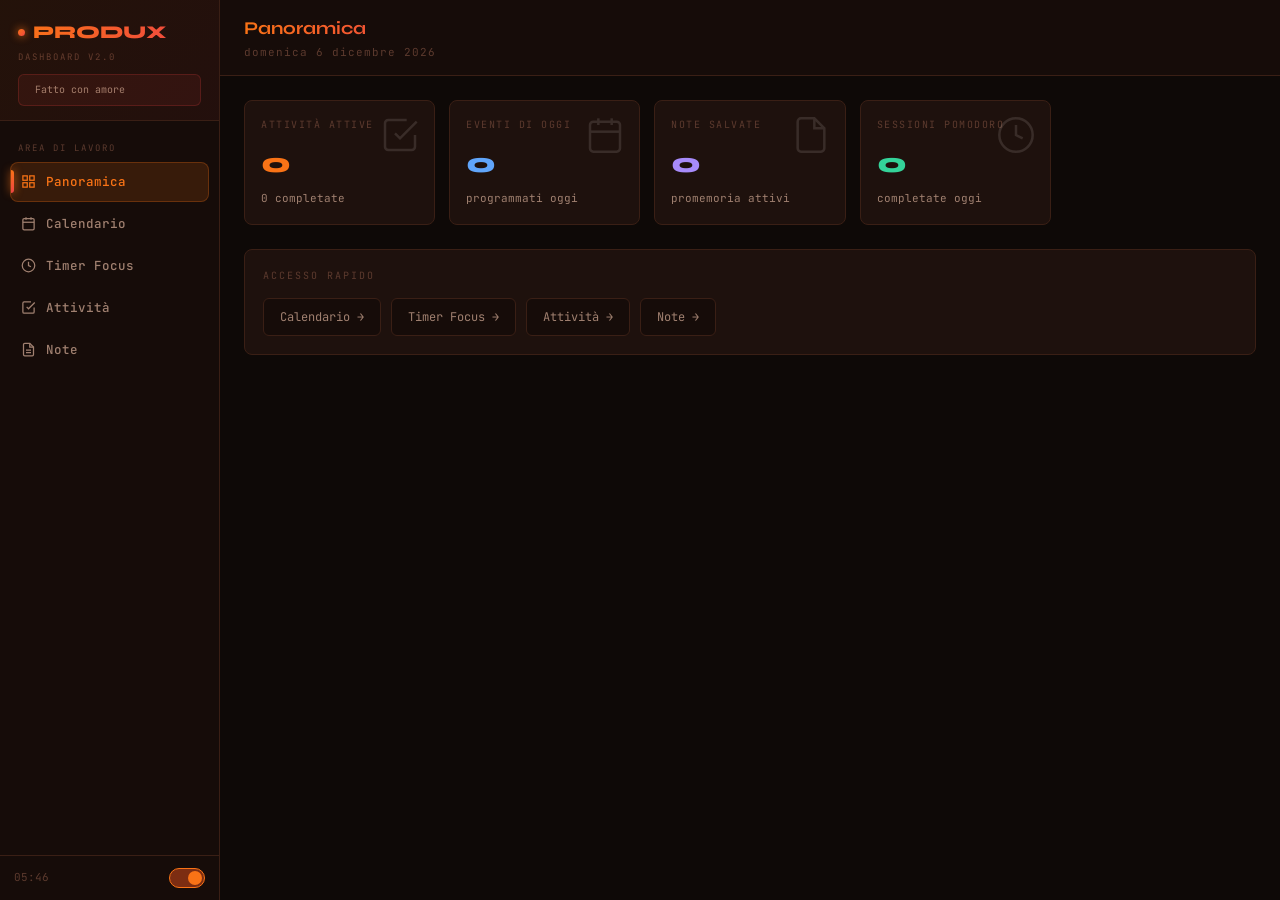
==== produx/index.html @ 2e0782aa "Divisione in file" ====
<!DOCTYPE html>
<html lang="it" class="dark">
<head>
  <meta charset="UTF-8" />
  <meta name="viewport" content="width=device-width, initial-scale=1.0, maximum-scale=1.0" />
  <title>Produx Dashboard</title>
  <link rel="preconnect" href="https://fonts.googleapis.com" />
  <link href="https://fonts.googleapis.com/css2?family=JetBrains+Mono:wght@300;400;500;600;700&family=Syne:wght@400;600;700;800&display=swap" rel="stylesheet" />
  <link rel="stylesheet" href="style.css" />
</head>
<body>
<div id="app">

  <!-- ══ SIDEBAR (desktop) ══ -->
  <aside id="sidebar">
    <div class="sidebar-logo">
      <div class="logo-mark">
        <span class="logo-dot"></span>
        PRODUX
      </div>
      <div class="logo-sub">DASHBOARD v2.0</div>
      <div class="logo-dedication">
        <span class="ded-heart"></span>
        <span>Fatto con amore</span>
      </div>
    </div>
    <nav class="nav-section">
      <div class="nav-label">Area di lavoro</div>
      <div class="nav-item active" data-view="overview">
        <svg width="15" height="15" viewBox="0 0 24 24" fill="none" stroke="currentColor" stroke-width="2"><rect x="3" y="3" width="7" height="7"/><rect x="14" y="3" width="7" height="7"/><rect x="14" y="14" width="7" height="7"/><rect x="3" y="14" width="7" height="7"/></svg>
        <span>Panoramica</span>
      </div>
      <div class="nav-item" data-view="calendar">
        <svg width="15" height="15" viewBox="0 0 24 24" fill="none" stroke="currentColor" stroke-width="2"><rect x="3" y="4" width="18" height="18" rx="2"/><line x1="16" y1="2" x2="16" y2="6"/><line x1="8" y1="2" x2="8" y2="6"/><line x1="3" y1="10" x2="21" y2="10"/></svg>
        <span>Calendario</span>
      </div>
      <div class="nav-item" data-view="timer">
        <svg width="15" height="15" viewBox="0 0 24 24" fill="none" stroke="currentColor" stroke-width="2"><circle cx="12" cy="12" r="10"/><polyline points="12 6 12 12 16 14"/></svg>
        <span>Timer Focus</span>
      </div>
      <div class="nav-item" data-view="todo">
        <svg width="15" height="15" viewBox="0 0 24 24" fill="none" stroke="currentColor" stroke-width="2"><polyline points="9 11 12 14 22 4"/><path d="M21 12v7a2 2 0 0 1-2 2H5a2 2 0 0 1-2-2V5a2 2 0 0 1 2-2h11"/></svg>
        <span>Attività</span>
      </div>
      <div class="nav-item" data-view="notes">
        <svg width="15" height="15" viewBox="0 0 24 24" fill="none" stroke="currentColor" stroke-width="2"><path d="M14 2H6a2 2 0 0 0-2 2v16a2 2 0 0 0 2 2h12a2 2 0 0 0 2-2V8z"/><polyline points="14 2 14 8 20 8"/><line x1="16" y1="13" x2="8" y2="13"/><line x1="16" y1="17" x2="8" y2="17"/></svg>
        <span>Note</span>
      </div>
    </nav>
    <div class="sidebar-footer">
      <div class="time-display" id="clock">--:--</div>
      <button class="toggle-dark on" id="darkToggle"><div class="knob"></div></button>
    </div>
  </aside>

  <!-- ══ MAIN ══ -->
  <div id="main">
    <!-- Topbar desktop -->
    <div class="topbar">
      <div>
        <div class="topbar-title" id="topbarTitle">Panoramica</div>
        <div class="topbar-meta" id="topbarDate">Caricamento...</div>
      </div>
    </div>
    <!-- Topbar mobile -->
    <div id="mob-topbar">
      <div class="mob-logo">
        <span class="mob-logo-heart"></span>
        PRODUX
      </div>
      <div style="display:flex;align-items:center;gap:10px">
        <div class="mob-page-title" id="mobTitle">Panoramica</div>
        <button class="toggle-dark on" id="darkToggleMob"><div class="knob"></div></button>
      </div>
    </div>
    <div class="content-area" id="contentArea"></div>
  </div>

  <!-- ══ BOTTOM NAV (mobile) ══ -->
  <nav id="mob-nav">
    <div class="mob-item active" data-view="overview">
      <svg width="20" height="20" viewBox="0 0 24 24" fill="none" stroke="currentColor" stroke-width="2"><rect x="3" y="3" width="7" height="7"/><rect x="14" y="3" width="7" height="7"/><rect x="14" y="14" width="7" height="7"/><rect x="3" y="14" width="7" height="7"/></svg>
      Home
    </div>
    <div class="mob-item" data-view="calendar">
      <svg width="20" height="20" viewBox="0 0 24 24" fill="none" stroke="currentColor" stroke-width="2"><rect x="3" y="4" width="18" height="18" rx="2"/><line x1="16" y1="2" x2="16" y2="6"/><line x1="8" y1="2" x2="8" y2="6"/><line x1="3" y1="10" x2="21" y2="10"/></svg>
      Calendario
    </div>
    <div class="mob-item" data-view="timer">
      <svg width="20" height="20" viewBox="0 0 24 24" fill="none" stroke="currentColor" stroke-width="2"><circle cx="12" cy="12" r="10"/><polyline points="12 6 12 12 16 14"/></svg>
      Timer
    </div>
    <div class="mob-item" data-view="todo">
      <svg width="20" height="20" viewBox="0 0 24 24" fill="none" stroke="currentColor" stroke-width="2"><polyline points="9 11 12 14 22 4"/><path d="M21 12v7a2 2 0 0 1-2 2H5a2 2 0 0 1-2-2V5a2 2 0 0 1 2-2h11"/></svg>
      Attività
    </div>
    <div class="mob-item" data-view="notes">
      <svg width="20" height="20" viewBox="0 0 24 24" fill="none" stroke="currentColor" stroke-width="2"><path d="M14 2H6a2 2 0 0 0-2 2v16a2 2 0 0 0 2 2h12a2 2 0 0 0 2-2V8z"/><polyline points="14 2 14 8 20 8"/></svg>
      Note
    </div>
  </nav>

</div>

<script type="module" src="js/main.js"></script>
</body>
</html>
---- produx/style.css ----
/* ══════════════════════════════════════
   CSS VARIABLES — TEMA SCURO (default)
══════════════════════════════════════ */
:root {
  --bg-base:    #0e0907;
  --bg-surface: #160c09;
  --bg-card:    #1e110d;
  --bg-hover:   #271610;
  --border:     #3a1f15;
  --border-lit: #4e2a1c;
  --accent:     #f97316;
  --accent2:    #ef4444;
  --accent-dim: #7c2d12;
  --accent-glow:rgba(249,115,22,.15);
  --grad:       linear-gradient(135deg, #f97316 0%, #ef4444 100%);
  --grad-v:     linear-gradient(180deg, #f97316 0%, #ef4444 100%);
  --grad-text:  linear-gradient(90deg,  #f97316 0%, #ef4444 100%);
  --text-primary:   #f7ede8;
  --text-secondary: #a08070;
  --text-muted:     #5c3a2e;
  --green:  #34d399;
  --red:    #f87171;
  --blue:   #60a5fa;
  --purple: #a78bfa;
  --font-mono:    'JetBrains Mono', monospace;
  --font-display: 'Syne', sans-serif;
  --radius:    8px;
  --sidebar-w: 220px;
  --transition: .18s cubic-bezier(.4,0,.2,1);
  --nav-h: 62px;
}

/* ══ TEMA CHIARO ══ */
.light {
  --bg-base:    #fef5f0;
  --bg-surface: #fdeee6;
  --bg-card:    #fae3d8;
  --bg-hover:   #f5d5c5;
  --border:     #e8c4b0;
  --border-lit: #d9b09a;
  --accent-dim: #fecba8;
  --accent-glow:rgba(249,115,22,.10);
  --text-primary:   #1a0c08;
  --text-secondary: #6a3c2c;
  --text-muted:     #b08878;
}

/* ══ RESET ══ */
*, *::before, *::after { box-sizing: border-box; margin: 0; padding: 0; }
html, body { height: 100%; }
body {
  font-family: var(--font-mono);
  background: var(--bg-base);
  color: var(--text-primary);
  font-size: 13px;
  line-height: 1.6;
  transition: background var(--transition), color var(--transition);
  overflow: hidden;
}
button { cursor: pointer; font-family: inherit; border: none; background: none; color: inherit; }
input, textarea, select { font-family: inherit; font-size: inherit; color: inherit; background: none; border: none; outline: none; }

/* ══ SCROLLBAR ══ */
::-webkit-scrollbar { width: 4px; }
::-webkit-scrollbar-track { background: transparent; }
::-webkit-scrollbar-thumb { background: var(--border-lit); border-radius: 2px; }

/* ══ LAYOUT ══ */
#app { display: flex; height: 100vh; }

/* ══════════════════════════════════════
   SIDEBAR
══════════════════════════════════════ */
#sidebar {
  width: var(--sidebar-w);
  min-width: var(--sidebar-w);
  background: var(--bg-surface);
  border-right: 1px solid var(--border);
  display: flex;
  flex-direction: column;
  z-index: 10;
  transition: background var(--transition);
}
.sidebar-logo {
  padding: 18px 18px 14px;
  border-bottom: 1px solid var(--border);
  position: relative;
  overflow: hidden;
}
.sidebar-logo::before {
  content: '';
  position: absolute;
  inset: 0;
  background: var(--grad);
  opacity: .06;
  pointer-events: none;
}
.logo-mark {
  font-family: var(--font-display);
  font-weight: 800;
  font-size: 18px;
  background: var(--grad-text);
  -webkit-background-clip: text;
  -webkit-text-fill-color: transparent;
  background-clip: text;
  display: flex;
  align-items: center;
  gap: 8px;
}
.logo-heart {
  font-size: 14px;
  -webkit-text-fill-color: initial;
  filter: drop-shadow(0 0 5px rgba(239,68,68,.6));
  animation: heartbeat 1.4s ease-in-out infinite;
}
.logo-dot {
  width: 7px; height: 7px;
  border-radius: 50%;
  background: var(--grad);
  box-shadow: 0 0 8px var(--accent);
  animation: pulse-dot 2s ease-in-out infinite;
  flex-shrink: 0;
}
@keyframes heartbeat {
  0%,100%{ transform:scale(1) }
  14%    { transform:scale(1.22) }
  28%    { transform:scale(1) }
  42%    { transform:scale(1.14) }
  56%    { transform:scale(1) }
}
@keyframes pulse-dot {
  0%,100%{ box-shadow:0 0 4px var(--accent) }
  50%    { box-shadow:0 0 14px var(--accent2) }
}
.logo-sub {
  font-size: 9px;
  color: var(--text-muted);
  letter-spacing: 2px;
  text-transform: uppercase;
  margin-top: 3px;
}
.logo-dedication {
  margin-top: 10px;
  padding: 7px 10px;
  border-radius: 6px;
  background: rgba(239,68,68,.08);
  border: 1px solid rgba(239,68,68,.2);
  display: flex;
  align-items: center;
  gap: 6px;
  font-size: 10px;
  color: var(--text-secondary);
}
.logo-dedication .ded-heart {
  font-size: 11px;
  filter: drop-shadow(0 0 4px rgba(239,68,68,.7));
  animation: heartbeat 1.4s ease-in-out infinite;
}
.logo-dedication strong {
  background: var(--grad-text);
  -webkit-background-clip: text;
  -webkit-text-fill-color: transparent;
  background-clip: text;
  font-weight: 700;
}
.nav-section { padding: 12px 10px 4px; flex: 1; overflow-y: auto; }
.nav-label {
  font-size: 9px; letter-spacing: 2px; text-transform: uppercase;
  color: var(--text-muted); padding: 0 8px; margin-bottom: 6px; margin-top: 8px;
}
.nav-item {
  display: flex; align-items: center; gap: 10px;
  padding: 9px 10px; border-radius: var(--radius);
  color: var(--text-secondary); cursor: pointer;
  transition: all var(--transition); position: relative;
  font-size: 12.5px; font-weight: 500; margin-bottom: 2px;
  border: 1px solid transparent;
}
.nav-item:hover { background: var(--bg-hover); color: var(--text-primary); }
.nav-item.active {
  background: var(--accent-glow);
  color: var(--accent);
  border-color: rgba(249,115,22,.25);
}
.nav-item.active::before {
  content: ''; position: absolute;
  left: 0; top: 20%; bottom: 20%;
  width: 3px; background: var(--grad-v);
  border-radius: 0 3px 3px 0;
  box-shadow: 0 0 8px var(--accent);
}
.nav-item svg { width: 15px; height: 15px; flex-shrink: 0; }
.sidebar-footer {
  border-top: 1px solid var(--border);
  padding: 12px 14px;
  display: flex; align-items: center; justify-content: space-between;
}
.time-display { font-size: 11px; color: var(--text-muted); font-variant-numeric: tabular-nums; }

/* ══ TOGGLE DARK MODE ══ */
.toggle-dark {
  width: 36px; height: 20px;
  background: var(--bg-hover);
  border: 1px solid var(--border-lit);
  border-radius: 10px;
  position: relative; cursor: pointer;
  transition: background var(--transition);
  flex-shrink: 0;
}
.toggle-dark.on { background: var(--accent-dim); border-color: var(--accent); }
.toggle-dark .knob {
  position: absolute; top: 2px; left: 2px;
  width: 14px; height: 14px; border-radius: 50%;
  background: var(--text-secondary);
  transition: transform var(--transition), background var(--transition);
}
.toggle-dark.on .knob { transform: translateX(16px); background: var(--accent); }

/* ══ MAIN AREA ══ */
#main { flex: 1; overflow: hidden; display: flex; flex-direction: column; min-width: 0; }
.topbar {
  padding: 14px 24px; border-bottom: 1px solid var(--border);
  display: flex; align-items: center; justify-content: space-between;
  background: var(--bg-surface); flex-shrink: 0;
}
.topbar-title {
  font-family: var(--font-display); font-size: 18px; font-weight: 700;
  background: var(--grad-text);
  -webkit-background-clip: text; -webkit-text-fill-color: transparent; background-clip: text;
}
.topbar-meta { font-size: 11px; color: var(--text-muted); letter-spacing: 1px; margin-top: 1px; }
.content-area { flex: 1; overflow-y: auto; padding: 24px; }

/* ══ MOBILE TOPBAR ══ */
#mob-topbar {
  display: none;
  padding: 10px 16px; border-bottom: 1px solid var(--border);
  background: var(--bg-surface);
  align-items: center; justify-content: space-between; flex-shrink: 0;
}
.mob-logo {
  font-family: var(--font-display); font-weight: 800; font-size: 15px;
  background: var(--grad-text);
  -webkit-background-clip: text; -webkit-text-fill-color: transparent; background-clip: text;
  display: flex; align-items: center; gap: 6px;
}
.mob-logo-heart { font-size: 14px; -webkit-text-fill-color: initial; animation: heartbeat 1.4s ease-in-out infinite; }
.mob-page-title {
  font-family: var(--font-display); font-size: 13px; font-weight: 700;
  background: var(--grad-text);
  -webkit-background-clip: text; -webkit-text-fill-color: transparent; background-clip: text;
}

/* ══ MOBILE BOTTOM NAV ══ */
#mob-nav {
  display: none;
  position: fixed; bottom: 0; left: 0; right: 0;
  height: var(--nav-h); background: var(--bg-surface);
  border-top: 1px solid var(--border);
  z-index: 100; align-items: center; justify-content: space-around; padding: 0 4px;
}
.mob-item {
  flex: 1; display: flex; flex-direction: column;
  align-items: center; justify-content: center;
  gap: 3px; padding: 6px 2px; border-radius: var(--radius);
  color: var(--text-muted); cursor: pointer;
  transition: color var(--transition); font-size: 9px;
  letter-spacing: .5px; text-transform: uppercase;
}
.mob-item svg { width: 20px; height: 20px; }
.mob-item.active { color: var(--accent); }

/* ══ RESPONSIVE ══ */
@media (max-width: 680px) {
  #sidebar { display: none !important; }
  #mob-nav { display: flex; }
  #mob-topbar { display: flex; }
  .topbar { display: none; }
  #main { padding-bottom: var(--nav-h); }
  .content-area { padding: 14px; }
  .overview-grid { grid-template-columns: repeat(2, 1fr); gap: 10px; }
  .notes-grid { grid-template-columns: repeat(auto-fill, minmax(150px, 1fr)); gap: 10px; }
  .sticky-card { min-height: 130px; }
  .timer-ring-container { width: 180px !important; height: 180px !important; }
  .timer-digits { font-size: 38px !important; }
  .cal-cell { min-height: 36px; padding: 4px 2px 2px; }
  .cal-day-num { font-size: 10px; }
  .todo-add-row { flex-wrap: wrap; }
  .todo-add-row .todo-select { order: 2; width: 100%; padding: 8px 10px; border: 1px solid var(--border); border-radius: 6px; }
  .todo-add-row .btn-primary { order: 3; }
  .event-add-row { flex-wrap: wrap; }
  .event-add-row .btn-primary { width: 100%; }
  .cal-month-label { font-size: 16px; }
}
@media (min-width: 681px) and (max-width: 960px) {
  :root { --sidebar-w: 58px; }
  .nav-item span, .nav-label, .logo-dedication, .logo-sub { display: none; }
  .nav-item { justify-content: center; padding: 10px; }
  .nav-item.active::before { display: none; }
  .logo-mark { justify-content: center; font-size: 0; }
  .logo-dot { display: block; margin: 8px auto; }
  .logo-heart { display: none; }
  .sidebar-logo { padding: 12px 8px; }
  .sidebar-footer { justify-content: center; padding: 12px 8px; }
  .time-display { display: none; }
}

/* ══════════════════════════════════════
   PANORAMICA
══════════════════════════════════════ */
.overview-grid {
  display: grid;
  grid-template-columns: repeat(auto-fill, minmax(190px, 1fr));
  gap: 14px; margin-bottom: 24px;
}
.stat-card {
  background: var(--bg-card); border: 1px solid var(--border);
  border-radius: var(--radius); padding: 16px;
  position: relative; overflow: hidden;
  transition: border-color var(--transition);
}
.stat-card::after {
  content: ''; position: absolute; inset: 0;
  background: linear-gradient(135deg, var(--accent-glow), transparent 60%);
  opacity: 0; transition: opacity var(--transition); pointer-events: none;
}
.stat-card:hover { border-color: var(--accent-dim); }
.stat-card:hover::after { opacity: 1; }
.stat-label { font-size: 10px; letter-spacing: 1.5px; text-transform: uppercase; color: var(--text-muted); margin-bottom: 8px; }
.stat-value { font-family: var(--font-display); font-size: 28px; font-weight: 800; }
.stat-sub { font-size: 11px; color: var(--text-secondary); margin-top: 4px; }
.stat-icon { position: absolute; top: 14px; right: 14px; opacity: .12; }

/* ══════════════════════════════════════
   CALENDARIO
══════════════════════════════════════ */
.cal-header { display: flex; align-items: center; justify-content: space-between; margin-bottom: 14px; }
.cal-month-label { font-family: var(--font-display); font-size: 20px; font-weight: 700; }
.cal-nav-btn {
  width: 32px; height: 32px; border-radius: var(--radius);
  border: 1px solid var(--border); background: var(--bg-card);
  display: flex; align-items: center; justify-content: center;
  color: var(--text-secondary); transition: all var(--transition);
}
.cal-nav-btn:hover { border-color: var(--accent); color: var(--accent); }
.cal-grid { display: grid; grid-template-columns: repeat(7, 1fr); gap: 2px; }
.cal-day-label {
  text-align: center; font-size: 9px; letter-spacing: 1px;
  text-transform: uppercase; color: var(--text-muted); padding: 6px 0;
}
.cal-cell {
  aspect-ratio: 1; border-radius: 6px; border: 1px solid transparent;
  display: flex; flex-direction: column; align-items: center;
  justify-content: flex-start; padding: 5px 3px 3px;
  cursor: pointer; transition: all var(--transition);
  min-height: 44px; background: var(--bg-card);
}
.cal-cell:hover { border-color: var(--border-lit); background: var(--bg-hover); }
.cal-cell.oggi { border-color: var(--accent); background: var(--accent-glow); }
.cal-cell.selezionato { box-shadow: 0 0 0 2px var(--accent); }
.cal-cell.altro-mese .cal-day-num { color: var(--text-muted); }
.cal-day-num { font-size: 12px; font-weight: 600; line-height: 1; margin-bottom: 2px; }
.cal-cell.oggi .cal-day-num { color: var(--accent); }
.event-dot { width: 4px; height: 4px; border-radius: 50%; background: var(--accent); margin: 1px 0; }
.event-panel {
  background: var(--bg-card); border: 1px solid var(--border);
  border-radius: var(--radius); padding: 16px; margin-top: 14px;
}
.event-panel-title {
  font-size: 10px; letter-spacing: 1.5px; text-transform: uppercase;
  color: var(--text-muted); margin-bottom: 12px;
}
.event-list { display: flex; flex-direction: column; gap: 6px; margin-bottom: 12px; }
.event-item {
  display: flex; align-items: center; gap: 8px;
  padding: 7px 10px; background: var(--bg-surface);
  border-radius: 6px; border: 1px solid var(--border);
  animation: slideIn .15s ease;
}
@keyframes slideIn {
  from { opacity:0; transform:translateY(-6px) }
  to   { opacity:1; transform:translateY(0) }
}
.event-color-dot { width: 8px; height: 8px; border-radius: 50%; flex-shrink: 0; }
.event-item-text { flex: 1; font-size: 12px; }
.event-delete { color: var(--text-muted); padding: 2px; border-radius: 4px; transition: color var(--transition); }
.event-delete:hover { color: var(--red); }
.event-add-row { display: flex; gap: 8px; }
.event-input {
  flex: 1; background: var(--bg-surface); border: 1px solid var(--border);
  border-radius: 6px; padding: 7px 10px; font-size: 12px;
  transition: border-color var(--transition);
}
.event-input:focus { border-color: var(--accent); }
.color-picker { display: flex; gap: 4px; align-items: center; }
.color-swatch {
  width: 16px; height: 16px; border-radius: 50%; cursor: pointer;
  border: 2px solid transparent; transition: transform var(--transition);
}
.color-swatch:hover { transform: scale(1.2); }
.color-swatch.sel { border-color: var(--text-primary); }
.btn-primary {
  background: var(--grad); color: #fff; font-weight: 700;
  font-size: 12px; padding: 7px 14px; border-radius: 6px;
  transition: opacity var(--transition); white-space: nowrap;
}
.btn-primary:hover { opacity: .85; }

/* ══════════════════════════════════════
   TIMER FOCUS
══════════════════════════════════════ */
.timer-wrapper {
  display: flex; flex-direction: column; align-items: center;
  padding: 24px 0 16px; max-width: 380px; margin: 0 auto;
}
.timer-mode-tabs {
  display: flex; gap: 4px; background: var(--bg-card);
  border: 1px solid var(--border); border-radius: var(--radius);
  padding: 3px; margin-bottom: 28px;
}
.timer-tab {
  padding: 6px 18px; border-radius: 5px; font-size: 11px;
  letter-spacing: 1px; text-transform: uppercase;
  color: var(--text-secondary); transition: all var(--transition);
  font-weight: 600; cursor: pointer;
}
.timer-tab.active { background: var(--grad); color: #fff; }
.timer-ring-container { position: relative; margin-bottom: 28px; }
.timer-svg { transform: rotate(-90deg); }
.timer-track { fill: none; stroke: var(--bg-card); stroke-width: 8; }
.timer-progress {
  fill: none; stroke: var(--accent); stroke-width: 8;
  stroke-linecap: round; transition: stroke-dashoffset 1s linear;
  filter: drop-shadow(0 0 8px var(--accent));
}
.timer-progress.pausa { stroke: var(--green); filter: drop-shadow(0 0 8px var(--green)); }
.timer-inner {
  position: absolute; inset: 0;
  display: flex; flex-direction: column; align-items: center; justify-content: center;
}
.timer-digits {
  font-family: var(--font-display); font-size: 46px; font-weight: 800;
  letter-spacing: -2px; font-variant-numeric: tabular-nums; line-height: 1;
}
.timer-label { font-size: 10px; letter-spacing: 2px; text-transform: uppercase; color: var(--text-muted); margin-top: 4px; }
.timer-controls { display: flex; gap: 12px; }
.timer-btn {
  width: 52px; height: 52px; border-radius: 50%;
  border: 1px solid var(--border-lit); background: var(--bg-card);
  display: flex; align-items: center; justify-content: center;
  color: var(--text-primary); transition: all var(--transition);
}
.timer-btn:hover { border-color: var(--accent); color: var(--accent); background: var(--accent-glow); }
.timer-btn.primary-btn {
  width: 64px; height: 64px; background: var(--grad);
  border-color: transparent; color: #fff;
  box-shadow: 0 0 20px var(--accent-glow);
}
.timer-btn.primary-btn:hover { opacity: .9; transform: scale(1.04); }
.timer-sessions { margin-top: 24px; display: flex; gap: 6px; align-items: center; }
.session-dot {
  width: 10px; height: 10px; border-radius: 50%;
  background: var(--bg-card); border: 1px solid var(--border-lit);
  transition: all var(--transition);
}
.session-dot.fatto { background: var(--accent); border-color: var(--accent); box-shadow: 0 0 6px var(--accent); }
.session-label { font-size: 10px; color: var(--text-muted); letter-spacing: 1px; margin-left: 4px; }
.session-count-text { font-size: 11px; color: var(--text-muted); margin-top: 8px; }

/* ══════════════════════════════════════
   ATTIVITÀ (TODO)
══════════════════════════════════════ */
.todo-add-row { display: flex; gap: 8px; margin-bottom: 20px; }
.todo-input {
  flex: 1; background: var(--bg-card); border: 1px solid var(--border);
  border-radius: var(--radius); padding: 10px 14px; font-size: 13px;
  transition: border-color var(--transition);
}
.todo-input:focus { border-color: var(--accent); }
.todo-select {
  background: var(--bg-card); border: 1px solid var(--border);
  border-radius: 6px; padding: 0 10px;
  font-family: var(--font-mono); font-size: 12px; cursor: pointer;
  color: var(--text-primary);
}
.todo-section-label {
  font-size: 10px; letter-spacing: 2px; text-transform: uppercase;
  color: var(--text-muted); margin-bottom: 8px;
  display: flex; align-items: center; gap: 6px;
}
.todo-count-badge {
  background: var(--bg-card); border: 1px solid var(--border);
  border-radius: 10px; padding: 1px 7px;
  font-size: 10px; color: var(--text-secondary);
}
.todo-list { display: flex; flex-direction: column; gap: 6px; margin-bottom: 20px; }
.todo-item {
  display: flex; align-items: center; gap: 10px;
  padding: 10px 12px; background: var(--bg-card);
  border: 1px solid var(--border); border-radius: var(--radius);
  transition: all var(--transition); animation: slideIn .18s ease;
}
.todo-item:hover { border-color: var(--border-lit); }
.todo-item.completato { opacity: .45; border-color: transparent; }
.todo-check {
  width: 20px; height: 20px; border-radius: 50%;
  border: 1.5px solid var(--border-lit);
  display: flex; align-items: center; justify-content: center;
  flex-shrink: 0; transition: all var(--transition); color: transparent;
}
.todo-check:hover { border-color: var(--green); color: var(--green); }
.todo-check.checked { background: var(--green); border-color: var(--green); color: #0d0d0f; }
.todo-text { flex: 1; font-size: 13px; }
.todo-text.barrato { text-decoration: line-through; color: var(--text-muted); }
.todo-priority { width: 6px; height: 6px; border-radius: 50%; flex-shrink: 0; }
.todo-delete { color: var(--text-muted); opacity: 0; transition: opacity var(--transition); padding: 2px; }
.todo-item:hover .todo-delete { opacity: 1; }
.todo-delete:hover { color: var(--red); }
.todo-empty {
  text-align: center; padding: 20px; color: var(--text-muted);
  font-size: 12px; border: 1px dashed var(--border); border-radius: var(--radius);
}

/* ══════════════════════════════════════
   NOTE ADESIVE
══════════════════════════════════════ */
.notes-header { display: flex; align-items: center; justify-content: space-between; margin-bottom: 16px; }
.notes-grid {
  display: grid;
  grid-template-columns: repeat(auto-fill, minmax(200px, 1fr));
  gap: 14px;
}
.sticky-card {
  border-radius: 10px; padding: 14px; min-height: 150px;
  display: flex; flex-direction: column;
  border: 1px solid rgba(0,0,0,.1);
  box-shadow: 0 4px 16px rgba(0,0,0,.18);
  transition: transform var(--transition), box-shadow var(--transition);
  animation: noteAppear .2s ease;
}
@keyframes noteAppear {
  from { opacity:0; transform:scale(.95) translateY(8px) }
  to   { opacity:1; transform:scale(1) translateY(0) }
}
.sticky-card:hover { transform: translateY(-3px) rotate(.4deg); box-shadow: 0 8px 28px rgba(0,0,0,.24); }
.sticky-toolbar { display: flex; align-items: center; gap: 4px; margin-bottom: 10px; }
.note-swatch {
  width: 14px; height: 14px; border-radius: 50%; cursor: pointer;
  border: 2px solid rgba(0,0,0,.15); transition: transform var(--transition); flex-shrink: 0;
}
.note-swatch:hover { transform: scale(1.3); }
.note-swatch.attivo { border-color: rgba(0,0,0,.45); transform: scale(1.2); }
.note-delete-btn {
  margin-left: auto; width: 22px; height: 22px; border-radius: 50%;
  background: rgba(0,0,0,.12); display: flex; align-items: center; justify-content: center;
  color: rgba(0,0,0,.5); transition: all var(--transition);
}
.note-delete-btn:hover { background: rgba(0,0,0,.25); }
.note-content {
  flex: 1; resize: none; background: transparent;
  font-family: var(--font-mono); font-size: 12.5px; line-height: 1.65;
  color: rgba(0,0,0,.75); width: 100%; min-height: 80px;
}
.note-content::placeholder { color: rgba(0,0,0,.3); }
.note-timestamp { font-size: 9px; color: rgba(0,0,0,.35); margin-top: 8px; }
.add-note-card {
  border-radius: 10px; min-height: 150px;
  border: 2px dashed var(--border-lit);
  display: flex; align-items: center; justify-content: center;
  cursor: pointer; transition: all var(--transition);
  color: var(--text-muted); font-size: 12px; gap: 8px;
}
.add-note-card:hover { border-color: var(--accent); color: var(--accent); background: var(--accent-glow); }
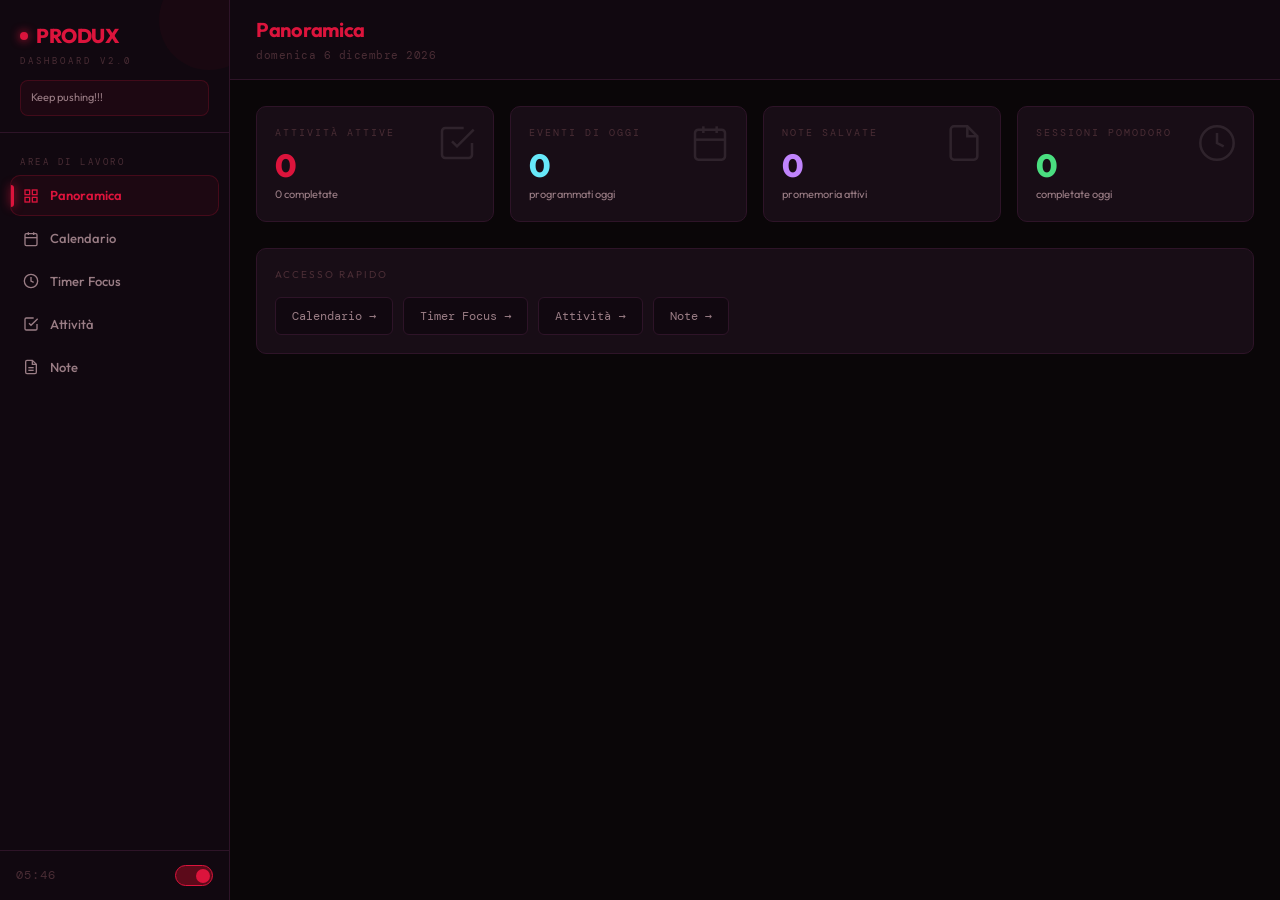
==== commit 454b3a2d: "Update dedication message in index.html" ====
--- a/produx/index.html
+++ b/produx/index.html
@@ -20,8 +20,7 @@
       </div>
       <div class="logo-sub">DASHBOARD v2.0</div>
       <div class="logo-dedication">
-        <span class="ded-heart"></span>
-        <span>Fatto con amore</span>
+        Keep pushing!!!
       </div>
     </div>
     <nav class="nav-section">
--- a/produx/style.css
+++ b/produx/style.css
@@ -1,58 +1,74 @@
 /* ══════════════════════════════════════
-   CSS VARIABLES — TEMA SCURO (default)
+   PRODUX — Tokyo Night Rouge
+   Font: Outfit (UI) + DM Mono (dati)
+   Palette: Rosso lacca · Nero profondo · Crema
 ══════════════════════════════════════ */
+
+@import url('https://fonts.googleapis.com/css2?family=Outfit:wght@300;400;500;600;700;800&family=DM+Mono:wght@300;400;500&display=swap');
+
+/* ══ VARIABILI — SCURO ══ */
 :root {
-  --bg-base:    #0e0907;
-  --bg-surface: #160c09;
-  --bg-card:    #1e110d;
-  --bg-hover:   #271610;
-  --border:     #3a1f15;
-  --border-lit: #4e2a1c;
-  --accent:     #f97316;
-  --accent2:    #ef4444;
-  --accent-dim: #7c2d12;
-  --accent-glow:rgba(249,115,22,.15);
-  --grad:       linear-gradient(135deg, #f97316 0%, #ef4444 100%);
-  --grad-v:     linear-gradient(180deg, #f97316 0%, #ef4444 100%);
-  --grad-text:  linear-gradient(90deg,  #f97316 0%, #ef4444 100%);
-  --text-primary:   #f7ede8;
-  --text-secondary: #a08070;
-  --text-muted:     #5c3a2e;
-  --green:  #34d399;
+  --bg-base:    #0a0608;
+  --bg-surface: #110810;
+  --bg-card:    #180d16;
+  --bg-hover:   #201220;
+  --border:     #2e1428;
+  --border-lit: #4a1f40;
+
+  --accent:     #dc143c;          /* Crimson */
+  --accent2:    #a50e2d;          /* Rosso scuro */
+  --accent-dim: #5c0a1a;          /* Bordeaux */
+  --accent-glow:rgba(220,20,60,.14);
+  --accent-soft:rgba(220,20,60,.06);
+
+  /* Niente gradiente — rosso pieno e deciso */
+  --grad:       #dc143c;
+  --grad-v:     #dc143c;
+  --grad-text:  #dc143c;
+
+  --text-primary:   #f5e6e8;
+  --text-secondary: #9a7d85;
+  --text-muted:     #4a2d35;
+
+  --green:  #4ade80;
   --red:    #f87171;
-  --blue:   #60a5fa;
-  --purple: #a78bfa;
-  --font-mono:    'JetBrains Mono', monospace;
-  --font-display: 'Syne', sans-serif;
-  --radius:    8px;
-  --sidebar-w: 220px;
-  --transition: .18s cubic-bezier(.4,0,.2,1);
+  --blue:   #67e8f9;
+  --purple: #c084fc;
+
+  --font-ui:      'Outfit', sans-serif;
+  --font-mono:    'DM Mono', monospace;
+  --font-display: 'Outfit', sans-serif;
+
+  --radius:    10px;
+  --sidebar-w: 230px;
+  --transition: .2s cubic-bezier(.4,0,.2,1);
   --nav-h: 62px;
 }
 
 /* ══ TEMA CHIARO ══ */
 .light {
-  --bg-base:    #fef5f0;
-  --bg-surface: #fdeee6;
-  --bg-card:    #fae3d8;
-  --bg-hover:   #f5d5c5;
-  --border:     #e8c4b0;
-  --border-lit: #d9b09a;
-  --accent-dim: #fecba8;
-  --accent-glow:rgba(249,115,22,.10);
-  --text-primary:   #1a0c08;
-  --text-secondary: #6a3c2c;
-  --text-muted:     #b08878;
+  --bg-base:    #fff5f7;
+  --bg-surface: #fdeef1;
+  --bg-card:    #fae3e8;
+  --bg-hover:   #f5d0d8;
+  --border:     #e8b0bc;
+  --border-lit: #d8889a;
+  --accent-dim: #ffc0cb;
+  --accent-glow:rgba(220,20,60,.10);
+  --accent-soft:rgba(220,20,60,.05);
+  --text-primary:   #1a080c;
+  --text-secondary: #6a2d3c;
+  --text-muted:     #b08090;
 }
 
 /* ══ RESET ══ */
 *, *::before, *::after { box-sizing: border-box; margin: 0; padding: 0; }
 html, body { height: 100%; }
 body {
-  font-family: var(--font-mono);
+  font-family: var(--font-ui);
   background: var(--bg-base);
   color: var(--text-primary);
-  font-size: 13px;
+  font-size: 13.5px;
   line-height: 1.6;
   transition: background var(--transition), color var(--transition);
   overflow: hidden;
@@ -81,174 +97,202 @@
   z-index: 10;
   transition: background var(--transition);
 }
+
+/* Logo area con texture sottile */
 .sidebar-logo {
-  padding: 18px 18px 14px;
+  padding: 20px 20px 16px;
   border-bottom: 1px solid var(--border);
   position: relative;
   overflow: hidden;
 }
-.sidebar-logo::before {
+.sidebar-logo::after {
   content: '';
   position: absolute;
-  inset: 0;
-  background: var(--grad);
-  opacity: .06;
+  top: -30px; right: -30px;
+  width: 100px; height: 100px;
+  border-radius: 50%;
+  background: var(--accent);
+  opacity: .04;
   pointer-events: none;
 }
 .logo-mark {
   font-family: var(--font-display);
   font-weight: 800;
-  font-size: 18px;
-  background: var(--grad-text);
-  -webkit-background-clip: text;
-  -webkit-text-fill-color: transparent;
-  background-clip: text;
+  font-size: 20px;
+  letter-spacing: -.5px;
+  color: var(--accent);
   display: flex;
   align-items: center;
   gap: 8px;
 }
 .logo-heart {
   font-size: 14px;
+  color: inherit;
   -webkit-text-fill-color: initial;
-  filter: drop-shadow(0 0 5px rgba(239,68,68,.6));
+  filter: drop-shadow(0 0 6px var(--accent));
   animation: heartbeat 1.4s ease-in-out infinite;
 }
 .logo-dot {
-  width: 7px; height: 7px;
+  width: 8px; height: 8px;
   border-radius: 50%;
-  background: var(--grad);
-  box-shadow: 0 0 8px var(--accent);
-  animation: pulse-dot 2s ease-in-out infinite;
+  background: var(--accent);
+  box-shadow: 0 0 10px var(--accent);
+  animation: pulse-dot 2.2s ease-in-out infinite;
   flex-shrink: 0;
 }
 @keyframes heartbeat {
   0%,100%{ transform:scale(1) }
-  14%    { transform:scale(1.22) }
+  14%    { transform:scale(1.25) }
   28%    { transform:scale(1) }
-  42%    { transform:scale(1.14) }
+  42%    { transform:scale(1.15) }
   56%    { transform:scale(1) }
 }
 @keyframes pulse-dot {
-  0%,100%{ box-shadow:0 0 4px var(--accent) }
-  50%    { box-shadow:0 0 14px var(--accent2) }
-}
+  0%,100%{ opacity:1; box-shadow:0 0 6px var(--accent) }
+  50%    { opacity:.7; box-shadow:0 0 16px var(--accent), 0 0 30px var(--accent-glow) }
+}
+
 .logo-sub {
   font-size: 9px;
   color: var(--text-muted);
-  letter-spacing: 2px;
+  letter-spacing: 3px;
   text-transform: uppercase;
-  margin-top: 3px;
+  margin-top: 2px;
+  font-family: var(--font-mono);
 }
 .logo-dedication {
-  margin-top: 10px;
-  padding: 7px 10px;
-  border-radius: 6px;
-  background: rgba(239,68,68,.08);
-  border: 1px solid rgba(239,68,68,.2);
+  margin-top: 12px;
+  padding: 8px 10px;
+  border-radius: 8px;
+  background: var(--accent-soft);
+  border: 1px solid rgba(220,20,60,.2);
   display: flex;
   align-items: center;
-  gap: 6px;
-  font-size: 10px;
+  gap: 7px;
+  font-size: 11px;
   color: var(--text-secondary);
 }
 .logo-dedication .ded-heart {
-  font-size: 11px;
-  filter: drop-shadow(0 0 4px rgba(239,68,68,.7));
+  font-size: 12px;
+  filter: drop-shadow(0 0 5px var(--accent));
   animation: heartbeat 1.4s ease-in-out infinite;
 }
 .logo-dedication strong {
-  background: var(--grad-text);
-  -webkit-background-clip: text;
-  -webkit-text-fill-color: transparent;
-  background-clip: text;
+  color: var(--accent);
   font-weight: 700;
 }
-.nav-section { padding: 12px 10px 4px; flex: 1; overflow-y: auto; }
+
+/* Nav items */
+.nav-section { padding: 14px 10px 4px; flex: 1; overflow-y: auto; }
 .nav-label {
-  font-size: 9px; letter-spacing: 2px; text-transform: uppercase;
-  color: var(--text-muted); padding: 0 8px; margin-bottom: 6px; margin-top: 8px;
+  font-size: 9px; letter-spacing: 2.5px; text-transform: uppercase;
+  color: var(--text-muted); padding: 0 10px;
+  margin-bottom: 6px; margin-top: 8px;
+  font-family: var(--font-mono);
 }
 .nav-item {
-  display: flex; align-items: center; gap: 10px;
-  padding: 9px 10px; border-radius: var(--radius);
+  display: flex; align-items: center; gap: 11px;
+  padding: 9px 12px; border-radius: var(--radius);
   color: var(--text-secondary); cursor: pointer;
   transition: all var(--transition); position: relative;
-  font-size: 12.5px; font-weight: 500; margin-bottom: 2px;
+  font-size: 13px; font-weight: 500; margin-bottom: 2px;
   border: 1px solid transparent;
 }
-.nav-item:hover { background: var(--bg-hover); color: var(--text-primary); }
+.nav-item:hover {
+  background: var(--bg-hover);
+  color: var(--text-primary);
+  border-color: var(--border);
+}
 .nav-item.active {
-  background: var(--accent-glow);
+  background: var(--accent-soft);
   color: var(--accent);
-  border-color: rgba(249,115,22,.25);
+  border-color: rgba(220,20,60,.22);
+  font-weight: 600;
 }
 .nav-item.active::before {
-  content: ''; position: absolute;
-  left: 0; top: 20%; bottom: 20%;
-  width: 3px; background: var(--grad-v);
+  content: '';
+  position: absolute; left: 0; top: 22%; bottom: 22%;
+  width: 3px; background: var(--accent);
   border-radius: 0 3px 3px 0;
-  box-shadow: 0 0 8px var(--accent);
-}
-.nav-item svg { width: 15px; height: 15px; flex-shrink: 0; }
+  box-shadow: 0 0 10px var(--accent);
+}
+.nav-item svg { width: 16px; height: 16px; flex-shrink: 0; }
+
+/* Footer sidebar */
 .sidebar-footer {
   border-top: 1px solid var(--border);
-  padding: 12px 14px;
+  padding: 14px 16px;
   display: flex; align-items: center; justify-content: space-between;
 }
-.time-display { font-size: 11px; color: var(--text-muted); font-variant-numeric: tabular-nums; }
-
-/* ══ TOGGLE DARK MODE ══ */
+.time-display {
+  font-size: 12px;
+  color: var(--text-muted);
+  font-family: var(--font-mono);
+  font-variant-numeric: tabular-nums;
+  letter-spacing: 1px;
+}
+
+/* Toggle dark mode */
 .toggle-dark {
-  width: 36px; height: 20px;
+  width: 38px; height: 21px;
   background: var(--bg-hover);
   border: 1px solid var(--border-lit);
-  border-radius: 10px;
+  border-radius: 11px;
   position: relative; cursor: pointer;
   transition: background var(--transition);
   flex-shrink: 0;
 }
 .toggle-dark.on { background: var(--accent-dim); border-color: var(--accent); }
 .toggle-dark .knob {
-  position: absolute; top: 2px; left: 2px;
+  position: absolute; top: 2.5px; left: 2.5px;
   width: 14px; height: 14px; border-radius: 50%;
   background: var(--text-secondary);
   transition: transform var(--transition), background var(--transition);
 }
-.toggle-dark.on .knob { transform: translateX(16px); background: var(--accent); }
+.toggle-dark.on .knob { transform: translateX(17px); background: var(--accent); }
 
 /* ══ MAIN AREA ══ */
 #main { flex: 1; overflow: hidden; display: flex; flex-direction: column; min-width: 0; }
+
 .topbar {
-  padding: 14px 24px; border-bottom: 1px solid var(--border);
-  display: flex; align-items: center; justify-content: space-between;
+  padding: 14px 26px;
+  border-bottom: 1px solid var(--border);
+  display: flex; align-items: center;
   background: var(--bg-surface); flex-shrink: 0;
 }
 .topbar-title {
-  font-family: var(--font-display); font-size: 18px; font-weight: 700;
-  background: var(--grad-text);
-  -webkit-background-clip: text; -webkit-text-fill-color: transparent; background-clip: text;
-}
-.topbar-meta { font-size: 11px; color: var(--text-muted); letter-spacing: 1px; margin-top: 1px; }
-.content-area { flex: 1; overflow-y: auto; padding: 24px; }
+  font-family: var(--font-display);
+  font-size: 20px; font-weight: 700;
+  color: var(--accent);
+  letter-spacing: -.3px;
+}
+.topbar-meta {
+  font-size: 11px; color: var(--text-muted);
+  letter-spacing: .5px; margin-top: 1px;
+  font-family: var(--font-mono);
+}
+.content-area { flex: 1; overflow-y: auto; padding: 26px; }
 
 /* ══ MOBILE TOPBAR ══ */
 #mob-topbar {
   display: none;
-  padding: 10px 16px; border-bottom: 1px solid var(--border);
+  padding: 11px 16px; border-bottom: 1px solid var(--border);
   background: var(--bg-surface);
   align-items: center; justify-content: space-between; flex-shrink: 0;
 }
 .mob-logo {
-  font-family: var(--font-display); font-weight: 800; font-size: 15px;
-  background: var(--grad-text);
-  -webkit-background-clip: text; -webkit-text-fill-color: transparent; background-clip: text;
-  display: flex; align-items: center; gap: 6px;
-}
-.mob-logo-heart { font-size: 14px; -webkit-text-fill-color: initial; animation: heartbeat 1.4s ease-in-out infinite; }
+  font-family: var(--font-display); font-weight: 800; font-size: 16px;
+  color: var(--accent);
+  display: flex; align-items: center; gap: 7px;
+}
+.mob-logo-heart {
+  font-size: 14px;
+  filter: drop-shadow(0 0 5px var(--accent));
+  animation: heartbeat 1.4s ease-in-out infinite;
+}
 .mob-page-title {
-  font-family: var(--font-display); font-size: 13px; font-weight: 700;
-  background: var(--grad-text);
-  -webkit-background-clip: text; -webkit-text-fill-color: transparent; background-clip: text;
+  font-family: var(--font-display); font-size: 14px;
+  font-weight: 700; color: var(--accent);
 }
 
 /* ══ MOBILE BOTTOM NAV ══ */
@@ -257,15 +301,17 @@
   position: fixed; bottom: 0; left: 0; right: 0;
   height: var(--nav-h); background: var(--bg-surface);
   border-top: 1px solid var(--border);
-  z-index: 100; align-items: center; justify-content: space-around; padding: 0 4px;
+  z-index: 100; align-items: center;
+  justify-content: space-around; padding: 0 4px;
 }
 .mob-item {
   flex: 1; display: flex; flex-direction: column;
   align-items: center; justify-content: center;
   gap: 3px; padding: 6px 2px; border-radius: var(--radius);
   color: var(--text-muted); cursor: pointer;
-  transition: color var(--transition); font-size: 9px;
-  letter-spacing: .5px; text-transform: uppercase;
+  transition: color var(--transition);
+  font-size: 9px; letter-spacing: .5px;
+  text-transform: uppercase; font-family: var(--font-mono);
 }
 .mob-item svg { width: 20px; height: 20px; }
 .mob-item.active { color: var(--accent); }
@@ -286,7 +332,7 @@
   .cal-cell { min-height: 36px; padding: 4px 2px 2px; }
   .cal-day-num { font-size: 10px; }
   .todo-add-row { flex-wrap: wrap; }
-  .todo-add-row .todo-select { order: 2; width: 100%; padding: 8px 10px; border: 1px solid var(--border); border-radius: 6px; }
+  .todo-add-row .todo-select { order: 2; width: 100%; padding: 8px 10px; border: 1px solid var(--border); border-radius: 8px; }
   .todo-add-row .btn-primary { order: 3; }
   .event-add-row { flex-wrap: wrap; }
   .event-add-row .btn-primary { width: 100%; }
@@ -311,263 +357,326 @@
 .overview-grid {
   display: grid;
   grid-template-columns: repeat(auto-fill, minmax(190px, 1fr));
-  gap: 14px; margin-bottom: 24px;
+  gap: 16px; margin-bottom: 26px;
 }
 .stat-card {
-  background: var(--bg-card); border: 1px solid var(--border);
-  border-radius: var(--radius); padding: 16px;
+  background: var(--bg-card);
+  border: 1px solid var(--border);
+  border-radius: var(--radius);
+  padding: 18px;
   position: relative; overflow: hidden;
-  transition: border-color var(--transition);
-}
-.stat-card::after {
-  content: ''; position: absolute; inset: 0;
-  background: linear-gradient(135deg, var(--accent-glow), transparent 60%);
-  opacity: 0; transition: opacity var(--transition); pointer-events: none;
-}
-.stat-card:hover { border-color: var(--accent-dim); }
-.stat-card:hover::after { opacity: 1; }
-.stat-label { font-size: 10px; letter-spacing: 1.5px; text-transform: uppercase; color: var(--text-muted); margin-bottom: 8px; }
-.stat-value { font-family: var(--font-display); font-size: 28px; font-weight: 800; }
-.stat-sub { font-size: 11px; color: var(--text-secondary); margin-top: 4px; }
-.stat-icon { position: absolute; top: 14px; right: 14px; opacity: .12; }
+  transition: border-color var(--transition), transform var(--transition);
+}
+.stat-card::before {
+  content: '';
+  position: absolute; top: 0; left: 0; right: 0;
+  height: 2px;
+  background: var(--accent);
+  opacity: 0;
+  transition: opacity var(--transition);
+}
+.stat-card:hover { border-color: var(--accent-dim); transform: translateY(-2px); }
+.stat-card:hover::before { opacity: 1; }
+.stat-label {
+  font-size: 10px; letter-spacing: 2px; text-transform: uppercase;
+  color: var(--text-muted); margin-bottom: 8px;
+  font-family: var(--font-mono);
+}
+.stat-value { font-family: var(--font-display); font-size: 32px; font-weight: 800; line-height: 1; }
+.stat-sub { font-size: 11px; color: var(--text-secondary); margin-top: 5px; }
+.stat-icon { position: absolute; top: 16px; right: 16px; opacity: .1; }
 
 /* ══════════════════════════════════════
    CALENDARIO
 ══════════════════════════════════════ */
-.cal-header { display: flex; align-items: center; justify-content: space-between; margin-bottom: 14px; }
-.cal-month-label { font-family: var(--font-display); font-size: 20px; font-weight: 700; }
+.cal-header { display: flex; align-items: center; justify-content: space-between; margin-bottom: 16px; }
+.cal-month-label {
+  font-family: var(--font-display); font-size: 22px; font-weight: 700;
+  letter-spacing: -.3px;
+}
 .cal-nav-btn {
-  width: 32px; height: 32px; border-radius: var(--radius);
+  width: 34px; height: 34px; border-radius: var(--radius);
   border: 1px solid var(--border); background: var(--bg-card);
   display: flex; align-items: center; justify-content: center;
   color: var(--text-secondary); transition: all var(--transition);
 }
-.cal-nav-btn:hover { border-color: var(--accent); color: var(--accent); }
-.cal-grid { display: grid; grid-template-columns: repeat(7, 1fr); gap: 2px; }
+.cal-nav-btn:hover { border-color: var(--accent); color: var(--accent); background: var(--accent-soft); }
+.cal-grid { display: grid; grid-template-columns: repeat(7, 1fr); gap: 3px; }
 .cal-day-label {
-  text-align: center; font-size: 9px; letter-spacing: 1px;
-  text-transform: uppercase; color: var(--text-muted); padding: 6px 0;
+  text-align: center; font-size: 9px; letter-spacing: 1.5px;
+  text-transform: uppercase; color: var(--text-muted);
+  padding: 6px 0; font-family: var(--font-mono);
 }
 .cal-cell {
-  aspect-ratio: 1; border-radius: 6px; border: 1px solid transparent;
-  display: flex; flex-direction: column; align-items: center;
-  justify-content: flex-start; padding: 5px 3px 3px;
-  cursor: pointer; transition: all var(--transition);
-  min-height: 44px; background: var(--bg-card);
+  aspect-ratio: 1; border-radius: 8px;
+  border: 1px solid transparent;
+  display: flex; flex-direction: column;
+  align-items: center; justify-content: flex-start;
+  padding: 5px 3px 3px; cursor: pointer;
+  transition: all var(--transition);
+  min-height: 46px; background: var(--bg-card);
 }
 .cal-cell:hover { border-color: var(--border-lit); background: var(--bg-hover); }
-.cal-cell.oggi { border-color: var(--accent); background: var(--accent-glow); }
+.cal-cell.oggi {
+  border-color: var(--accent);
+  background: var(--accent-soft);
+  box-shadow: inset 0 0 0 1px var(--accent-glow);
+}
 .cal-cell.selezionato { box-shadow: 0 0 0 2px var(--accent); }
 .cal-cell.altro-mese .cal-day-num { color: var(--text-muted); }
-.cal-day-num { font-size: 12px; font-weight: 600; line-height: 1; margin-bottom: 2px; }
-.cal-cell.oggi .cal-day-num { color: var(--accent); }
+.cal-day-num {
+  font-size: 12px; font-weight: 600; line-height: 1;
+  margin-bottom: 2px; font-family: var(--font-mono);
+}
+.cal-cell.oggi .cal-day-num { color: var(--accent); font-weight: 800; }
 .event-dot { width: 4px; height: 4px; border-radius: 50%; background: var(--accent); margin: 1px 0; }
+
 .event-panel {
   background: var(--bg-card); border: 1px solid var(--border);
-  border-radius: var(--radius); padding: 16px; margin-top: 14px;
+  border-radius: var(--radius); padding: 18px; margin-top: 16px;
 }
 .event-panel-title {
-  font-size: 10px; letter-spacing: 1.5px; text-transform: uppercase;
-  color: var(--text-muted); margin-bottom: 12px;
+  font-size: 9px; letter-spacing: 2px; text-transform: uppercase;
+  color: var(--text-muted); margin-bottom: 12px; font-family: var(--font-mono);
 }
 .event-list { display: flex; flex-direction: column; gap: 6px; margin-bottom: 12px; }
 .event-item {
-  display: flex; align-items: center; gap: 8px;
-  padding: 7px 10px; background: var(--bg-surface);
-  border-radius: 6px; border: 1px solid var(--border);
+  display: flex; align-items: center; gap: 9px;
+  padding: 8px 11px; background: var(--bg-surface);
+  border-radius: 8px; border: 1px solid var(--border);
   animation: slideIn .15s ease;
 }
 @keyframes slideIn {
-  from { opacity:0; transform:translateY(-6px) }
+  from { opacity:0; transform:translateY(-5px) }
   to   { opacity:1; transform:translateY(0) }
 }
 .event-color-dot { width: 8px; height: 8px; border-radius: 50%; flex-shrink: 0; }
-.event-item-text { flex: 1; font-size: 12px; }
-.event-delete { color: var(--text-muted); padding: 2px; border-radius: 4px; transition: color var(--transition); }
+.event-item-text { flex: 1; font-size: 12.5px; }
+.event-delete {
+  color: var(--text-muted); padding: 3px;
+  border-radius: 4px; transition: color var(--transition);
+}
 .event-delete:hover { color: var(--red); }
 .event-add-row { display: flex; gap: 8px; }
 .event-input {
-  flex: 1; background: var(--bg-surface); border: 1px solid var(--border);
-  border-radius: 6px; padding: 7px 10px; font-size: 12px;
+  flex: 1; background: var(--bg-surface);
+  border: 1px solid var(--border); border-radius: 8px;
+  padding: 8px 12px; font-size: 12.5px;
   transition: border-color var(--transition);
 }
 .event-input:focus { border-color: var(--accent); }
-.color-picker { display: flex; gap: 4px; align-items: center; }
+.color-picker { display: flex; gap: 5px; align-items: center; }
 .color-swatch {
   width: 16px; height: 16px; border-radius: 50%; cursor: pointer;
   border: 2px solid transparent; transition: transform var(--transition);
 }
-.color-swatch:hover { transform: scale(1.2); }
-.color-swatch.sel { border-color: var(--text-primary); }
+.color-swatch:hover { transform: scale(1.25); }
+.color-swatch.sel { border-color: var(--text-primary); transform: scale(1.1); }
+
 .btn-primary {
-  background: var(--grad); color: #fff; font-weight: 700;
-  font-size: 12px; padding: 7px 14px; border-radius: 6px;
-  transition: opacity var(--transition); white-space: nowrap;
-}
-.btn-primary:hover { opacity: .85; }
+  background: var(--accent); color: #fff;
+  font-weight: 700; font-size: 12.5px;
+  padding: 8px 16px; border-radius: 8px;
+  transition: opacity var(--transition), transform var(--transition);
+  white-space: nowrap; letter-spacing: .3px;
+}
+.btn-primary:hover { opacity: .88; transform: translateY(-1px); }
+.btn-primary:active { transform: translateY(0); }
 
 /* ══════════════════════════════════════
    TIMER FOCUS
 ══════════════════════════════════════ */
 .timer-wrapper {
   display: flex; flex-direction: column; align-items: center;
-  padding: 24px 0 16px; max-width: 380px; margin: 0 auto;
+  padding: 28px 0 16px; max-width: 380px; margin: 0 auto;
 }
 .timer-mode-tabs {
-  display: flex; gap: 4px; background: var(--bg-card);
-  border: 1px solid var(--border); border-radius: var(--radius);
-  padding: 3px; margin-bottom: 28px;
+  display: flex; gap: 4px;
+  background: var(--bg-card); border: 1px solid var(--border);
+  border-radius: var(--radius); padding: 4px; margin-bottom: 32px;
 }
 .timer-tab {
-  padding: 6px 18px; border-radius: 5px; font-size: 11px;
-  letter-spacing: 1px; text-transform: uppercase;
-  color: var(--text-secondary); transition: all var(--transition);
-  font-weight: 600; cursor: pointer;
-}
-.timer-tab.active { background: var(--grad); color: #fff; }
-.timer-ring-container { position: relative; margin-bottom: 28px; }
+  padding: 7px 22px; border-radius: 8px;
+  font-size: 11px; letter-spacing: 1.5px;
+  text-transform: uppercase; color: var(--text-secondary);
+  transition: all var(--transition); font-weight: 600;
+  cursor: pointer; font-family: var(--font-mono);
+}
+.timer-tab.active {
+  background: var(--accent); color: #fff;
+  box-shadow: 0 2px 12px var(--accent-glow);
+}
+.timer-ring-container { position: relative; margin-bottom: 30px; }
 .timer-svg { transform: rotate(-90deg); }
-.timer-track { fill: none; stroke: var(--bg-card); stroke-width: 8; }
+.timer-track { fill: none; stroke: var(--bg-card); stroke-width: 7; }
 .timer-progress {
-  fill: none; stroke: var(--accent); stroke-width: 8;
+  fill: none; stroke: var(--accent); stroke-width: 7;
   stroke-linecap: round; transition: stroke-dashoffset 1s linear;
-  filter: drop-shadow(0 0 8px var(--accent));
-}
-.timer-progress.pausa { stroke: var(--green); filter: drop-shadow(0 0 8px var(--green)); }
+  filter: drop-shadow(0 0 10px var(--accent));
+}
+.timer-progress.pausa { stroke: var(--green); filter: drop-shadow(0 0 10px var(--green)); }
 .timer-inner {
   position: absolute; inset: 0;
   display: flex; flex-direction: column; align-items: center; justify-content: center;
 }
 .timer-digits {
-  font-family: var(--font-display); font-size: 46px; font-weight: 800;
-  letter-spacing: -2px; font-variant-numeric: tabular-nums; line-height: 1;
-}
-.timer-label { font-size: 10px; letter-spacing: 2px; text-transform: uppercase; color: var(--text-muted); margin-top: 4px; }
-.timer-controls { display: flex; gap: 12px; }
+  font-family: var(--font-mono); font-size: 50px; font-weight: 500;
+  letter-spacing: -1px; font-variant-numeric: tabular-nums; line-height: 1;
+  color: var(--text-primary);
+}
+.timer-label {
+  font-size: 9px; letter-spacing: 3px; text-transform: uppercase;
+  color: var(--text-muted); margin-top: 5px; font-family: var(--font-mono);
+}
+.timer-controls { display: flex; gap: 14px; }
 .timer-btn {
   width: 52px; height: 52px; border-radius: 50%;
   border: 1px solid var(--border-lit); background: var(--bg-card);
   display: flex; align-items: center; justify-content: center;
   color: var(--text-primary); transition: all var(--transition);
 }
-.timer-btn:hover { border-color: var(--accent); color: var(--accent); background: var(--accent-glow); }
+.timer-btn:hover {
+  border-color: var(--accent); color: var(--accent);
+  background: var(--accent-soft);
+}
 .timer-btn.primary-btn {
-  width: 64px; height: 64px; background: var(--grad);
-  border-color: transparent; color: #fff;
-  box-shadow: 0 0 20px var(--accent-glow);
-}
-.timer-btn.primary-btn:hover { opacity: .9; transform: scale(1.04); }
-.timer-sessions { margin-top: 24px; display: flex; gap: 6px; align-items: center; }
+  width: 68px; height: 68px;
+  background: var(--accent); border-color: transparent; color: #fff;
+  box-shadow: 0 0 24px var(--accent-glow), 0 4px 16px rgba(220,20,60,.3);
+}
+.timer-btn.primary-btn:hover { opacity: .9; transform: scale(1.05); }
+.timer-btn.primary-btn:active { transform: scale(.98); }
+.timer-sessions { margin-top: 26px; display: flex; gap: 7px; align-items: center; }
 .session-dot {
   width: 10px; height: 10px; border-radius: 50%;
   background: var(--bg-card); border: 1px solid var(--border-lit);
   transition: all var(--transition);
 }
-.session-dot.fatto { background: var(--accent); border-color: var(--accent); box-shadow: 0 0 6px var(--accent); }
-.session-label { font-size: 10px; color: var(--text-muted); letter-spacing: 1px; margin-left: 4px; }
-.session-count-text { font-size: 11px; color: var(--text-muted); margin-top: 8px; }
+.session-dot.fatto {
+  background: var(--accent); border-color: var(--accent);
+  box-shadow: 0 0 8px var(--accent);
+}
+.session-label {
+  font-size: 9px; color: var(--text-muted);
+  letter-spacing: 2px; margin-left: 4px; font-family: var(--font-mono);
+}
+.session-count-text { font-size: 11px; color: var(--text-muted); margin-top: 9px; font-family: var(--font-mono); }
 
 /* ══════════════════════════════════════
    ATTIVITÀ (TODO)
 ══════════════════════════════════════ */
-.todo-add-row { display: flex; gap: 8px; margin-bottom: 20px; }
+.todo-add-row { display: flex; gap: 8px; margin-bottom: 22px; }
 .todo-input {
-  flex: 1; background: var(--bg-card); border: 1px solid var(--border);
-  border-radius: var(--radius); padding: 10px 14px; font-size: 13px;
+  flex: 1; background: var(--bg-card);
+  border: 1px solid var(--border); border-radius: var(--radius);
+  padding: 10px 15px; font-size: 13.5px;
   transition: border-color var(--transition);
 }
 .todo-input:focus { border-color: var(--accent); }
 .todo-select {
   background: var(--bg-card); border: 1px solid var(--border);
-  border-radius: 6px; padding: 0 10px;
-  font-family: var(--font-mono); font-size: 12px; cursor: pointer;
+  border-radius: var(--radius); padding: 0 12px;
+  font-family: var(--font-ui); font-size: 13px; cursor: pointer;
   color: var(--text-primary);
 }
 .todo-section-label {
-  font-size: 10px; letter-spacing: 2px; text-transform: uppercase;
-  color: var(--text-muted); margin-bottom: 8px;
-  display: flex; align-items: center; gap: 6px;
+  font-size: 9px; letter-spacing: 2.5px; text-transform: uppercase;
+  color: var(--text-muted); margin-bottom: 10px;
+  display: flex; align-items: center; gap: 7px;
+  font-family: var(--font-mono);
 }
 .todo-count-badge {
   background: var(--bg-card); border: 1px solid var(--border);
-  border-radius: 10px; padding: 1px 7px;
+  border-radius: 10px; padding: 1px 8px;
   font-size: 10px; color: var(--text-secondary);
 }
-.todo-list { display: flex; flex-direction: column; gap: 6px; margin-bottom: 20px; }
+.todo-list { display: flex; flex-direction: column; gap: 6px; margin-bottom: 22px; }
 .todo-item {
-  display: flex; align-items: center; gap: 10px;
-  padding: 10px 12px; background: var(--bg-card);
+  display: flex; align-items: center; gap: 11px;
+  padding: 11px 14px; background: var(--bg-card);
   border: 1px solid var(--border); border-radius: var(--radius);
   transition: all var(--transition); animation: slideIn .18s ease;
 }
-.todo-item:hover { border-color: var(--border-lit); }
-.todo-item.completato { opacity: .45; border-color: transparent; }
+.todo-item:hover { border-color: var(--border-lit); transform: translateX(2px); }
+.todo-item.completato { opacity: .4; border-color: transparent; transform: none; }
 .todo-check {
-  width: 20px; height: 20px; border-radius: 50%;
+  width: 20px; height: 20px; border-radius: 6px;
   border: 1.5px solid var(--border-lit);
   display: flex; align-items: center; justify-content: center;
   flex-shrink: 0; transition: all var(--transition); color: transparent;
 }
 .todo-check:hover { border-color: var(--green); color: var(--green); }
-.todo-check.checked { background: var(--green); border-color: var(--green); color: #0d0d0f; }
-.todo-text { flex: 1; font-size: 13px; }
+.todo-check.checked { background: var(--green); border-color: var(--green); color: #0a0608; border-radius: 6px; }
+.todo-text { flex: 1; font-size: 13.5px; font-weight: 400; }
 .todo-text.barrato { text-decoration: line-through; color: var(--text-muted); }
 .todo-priority { width: 6px; height: 6px; border-radius: 50%; flex-shrink: 0; }
-.todo-delete { color: var(--text-muted); opacity: 0; transition: opacity var(--transition); padding: 2px; }
+.todo-delete { color: var(--text-muted); opacity: 0; transition: opacity var(--transition); padding: 3px; }
 .todo-item:hover .todo-delete { opacity: 1; }
 .todo-delete:hover { color: var(--red); }
 .todo-empty {
-  text-align: center; padding: 20px; color: var(--text-muted);
-  font-size: 12px; border: 1px dashed var(--border); border-radius: var(--radius);
+  text-align: center; padding: 22px; color: var(--text-muted);
+  font-size: 12.5px; border: 1px dashed var(--border); border-radius: var(--radius);
+  font-family: var(--font-mono);
 }
 
 /* ══════════════════════════════════════
    NOTE ADESIVE
 ══════════════════════════════════════ */
-.notes-header { display: flex; align-items: center; justify-content: space-between; margin-bottom: 16px; }
+.notes-header { display: flex; align-items: center; justify-content: space-between; margin-bottom: 18px; }
 .notes-grid {
   display: grid;
   grid-template-columns: repeat(auto-fill, minmax(200px, 1fr));
-  gap: 14px;
+  gap: 16px;
 }
 .sticky-card {
-  border-radius: 10px; padding: 14px; min-height: 150px;
+  border-radius: 12px; padding: 15px; min-height: 155px;
   display: flex; flex-direction: column;
-  border: 1px solid rgba(0,0,0,.1);
-  box-shadow: 0 4px 16px rgba(0,0,0,.18);
+  border: 1px solid rgba(0,0,0,.08);
+  box-shadow: 0 4px 20px rgba(0,0,0,.15), 0 1px 4px rgba(0,0,0,.1);
   transition: transform var(--transition), box-shadow var(--transition);
-  animation: noteAppear .2s ease;
+  animation: noteAppear .22s ease;
 }
 @keyframes noteAppear {
-  from { opacity:0; transform:scale(.95) translateY(8px) }
+  from { opacity:0; transform:scale(.93) translateY(10px) }
   to   { opacity:1; transform:scale(1) translateY(0) }
 }
-.sticky-card:hover { transform: translateY(-3px) rotate(.4deg); box-shadow: 0 8px 28px rgba(0,0,0,.24); }
-.sticky-toolbar { display: flex; align-items: center; gap: 4px; margin-bottom: 10px; }
+.sticky-card:hover {
+  transform: translateY(-4px) rotate(.5deg);
+  box-shadow: 0 10px 32px rgba(0,0,0,.22), 0 2px 8px rgba(0,0,0,.12);
+}
+.sticky-toolbar { display: flex; align-items: center; gap: 5px; margin-bottom: 10px; }
 .note-swatch {
-  width: 14px; height: 14px; border-radius: 50%; cursor: pointer;
-  border: 2px solid rgba(0,0,0,.15); transition: transform var(--transition); flex-shrink: 0;
-}
-.note-swatch:hover { transform: scale(1.3); }
-.note-swatch.attivo { border-color: rgba(0,0,0,.45); transform: scale(1.2); }
+  width: 15px; height: 15px; border-radius: 50%; cursor: pointer;
+  border: 2px solid rgba(0,0,0,.12); transition: transform var(--transition); flex-shrink: 0;
+}
+.note-swatch:hover { transform: scale(1.35); }
+.note-swatch.attivo { border-color: rgba(0,0,0,.5); transform: scale(1.2); }
 .note-delete-btn {
   margin-left: auto; width: 22px; height: 22px; border-radius: 50%;
-  background: rgba(0,0,0,.12); display: flex; align-items: center; justify-content: center;
-  color: rgba(0,0,0,.5); transition: all var(--transition);
-}
-.note-delete-btn:hover { background: rgba(0,0,0,.25); }
+  background: rgba(0,0,0,.1); display: flex; align-items: center; justify-content: center;
+  color: rgba(0,0,0,.45); transition: all var(--transition);
+}
+.note-delete-btn:hover { background: rgba(0,0,0,.22); color: rgba(0,0,0,.8); }
 .note-content {
   flex: 1; resize: none; background: transparent;
-  font-family: var(--font-mono); font-size: 12.5px; line-height: 1.65;
-  color: rgba(0,0,0,.75); width: 100%; min-height: 80px;
-}
-.note-content::placeholder { color: rgba(0,0,0,.3); }
-.note-timestamp { font-size: 9px; color: rgba(0,0,0,.35); margin-top: 8px; }
+  font-family: var(--font-mono); font-size: 12.5px; line-height: 1.7;
+  color: rgba(0,0,0,.72); width: 100%; min-height: 82px;
+}
+.note-content::placeholder { color: rgba(0,0,0,.28); }
+.note-timestamp {
+  font-size: 9px; color: rgba(0,0,0,.32);
+  margin-top: 9px; font-family: var(--font-mono); letter-spacing: .3px;
+}
 .add-note-card {
-  border-radius: 10px; min-height: 150px;
+  border-radius: 12px; min-height: 155px;
   border: 2px dashed var(--border-lit);
   display: flex; align-items: center; justify-content: center;
   cursor: pointer; transition: all var(--transition);
-  color: var(--text-muted); font-size: 12px; gap: 8px;
-}
-.add-note-card:hover { border-color: var(--accent); color: var(--accent); background: var(--accent-glow); }
+  color: var(--text-muted); font-size: 13px; gap: 8px;
+  font-weight: 500;
+}
+.add-note-card:hover {
+  border-color: var(--accent); color: var(--accent);
+  background: var(--accent-soft);
+  box-shadow: inset 0 0 0 1px var(--accent-glow);
+}
